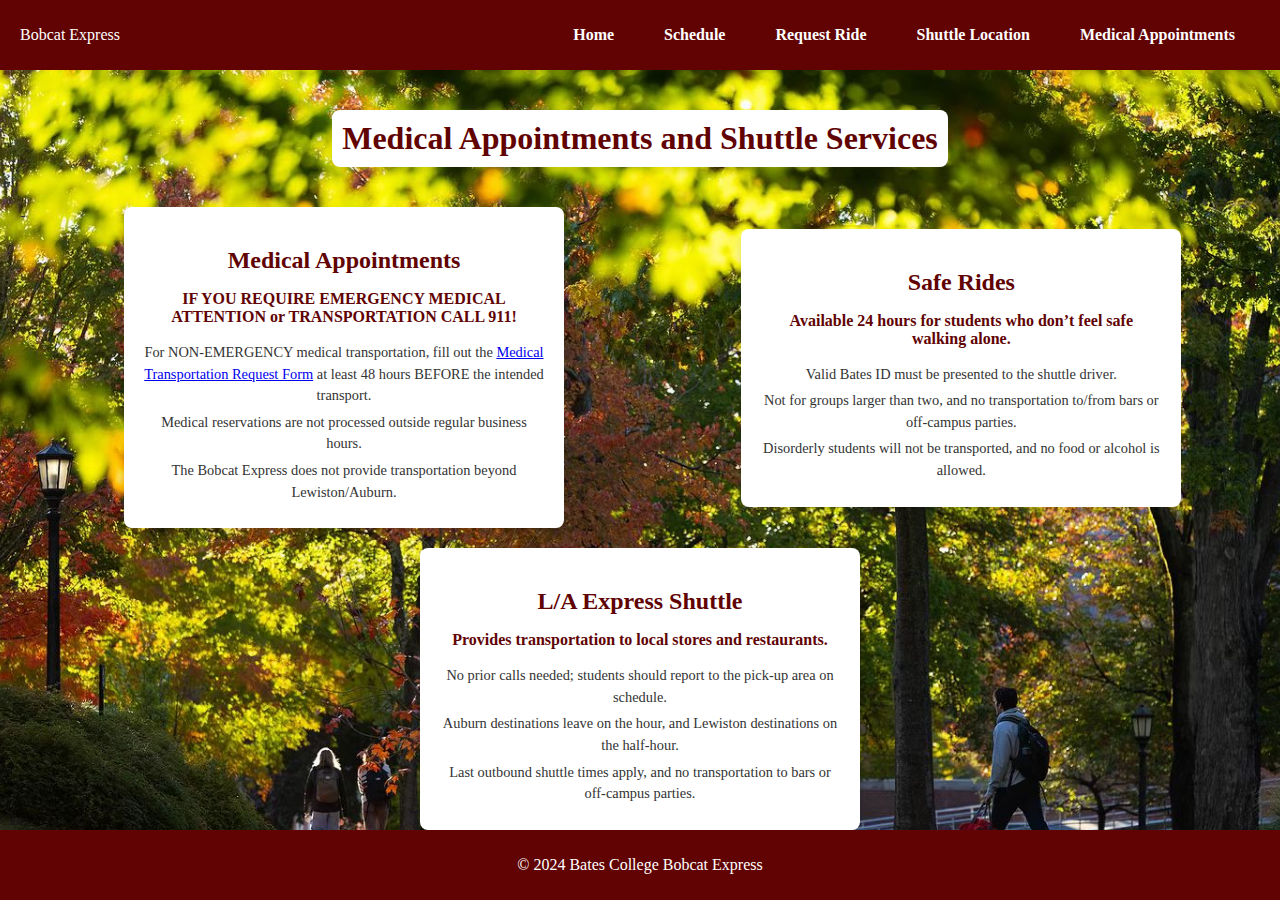
==== bobCatExpress-Medical.html @ 10ae88f5 "Initial Commit for Main Bobcat Express Website Project" ====
<!DOCTYPE html>
<html lang="en">
<head>
  <meta charset="UTF-8">
  <meta name="viewport" content="width=device-width, initial-scale=1.0">
  <title>Medical Appointments and Shuttle Services</title>
  <link rel="stylesheet" href="bobcatExpress.css">
</head>
<body>
  <header>
    <nav class="navbar">
      <div class="logo">Bobcat Express</div>
      <ul class="nav-links">
        <li><a href="bobcatExpress.html">Home</a></li>
        <li><a href="bobcatExpress-schedule.html">Schedule</a></li>
        <li><a href="bobCatExpress-Ride-Request.html">Request Ride</a></li>
        <li><a href="bobCatExpress-tracking.html">Shuttle Location</a></li>
        <li><a href="bobCatExpress-Medical.html">Medical Appointments</a></li>
      </ul>
    </nav>
  </header>

  <main>
    <h1>Medical Appointments and Shuttle Services</h1>
    <section class="services-section">
      

-        <!-- Medical Appointments Card -->
        <div class="card">
          <h2>Medical Appointments</h2>
          <p>
            IF YOU REQUIRE EMERGENCY MEDICAL ATTENTION or TRANSPORTATION CALL 911!
          </p>
          <ul>
            <li>For NON-EMERGENCY medical transportation, fill out the <a href="https://www.bates.edu/campus-safety/bobcat-express-reservation-request-form/">Medical Transportation Request Form</a> at least 48 hours BEFORE the intended transport.</li>
            <li>Medical reservations are not processed outside regular business hours.</li>
            <li>The Bobcat Express does not provide transportation beyond Lewiston/Auburn.</li>
          </ul>
        </div>

        <!-- Safe Ride Shuttle Card -->
        <div class="card">
          <h2>Safe Rides</h2>
          <p>
            Available 24 hours for students who don’t feel safe walking alone.
          </p>
          <ul>
            <li>Valid Bates ID must be presented to the shuttle driver.</li>
            <li>Not for groups larger than two, and no transportation to/from bars or off-campus parties.</li>
            <li>Disorderly students will not be transported, and no food or alcohol is allowed.</li>
          </ul>
        </div>

        <!-- L/A Express Shuttle Card -->
        <div class="card">
          <h2>L/A Express Shuttle</h2>
          <p>
            Provides transportation to local stores and restaurants.
          </p>
          <ul>
            <li>No prior calls needed; students should report to the pick-up area on schedule.</li>
            <li>Auburn destinations leave on the hour, and Lewiston destinations on the half-hour.</li>
            <li>Last outbound shuttle times apply, and no transportation to bars or off-campus parties.</li>
          </ul>
        </div>
      </div>
    </section>
  </main>

  <footer>
    <p>&copy; 2024 Bates College Bobcat Express</p>
  </footer>
</body>
</html>
---- bobcatExpress.css ----
html, body {
    height: 100%; /* Ensure the body and HTML occupy full height */
    margin: 0;
    padding: 0;
    display: flex;
    flex-direction: column; /* Flexbox layout for vertical alignment */
    color: #333;
    background-image: url(batesfall.jpeg);
    background-position: center;
    background-size: cover;
    background-repeat: no-repeat;
    overflow-x: hidden;
}
  
/* Styling for Header */
header {
    background-color: #610303; 
    color: white;
    padding: 10px 20px;
}
  
.navbar {
    display: flex;
    justify-content: space-between;
    align-items: center;
}
  
.nav-links {
    list-style: none;
    display: flex;
}
  
.nav-links li {
    margin: 0 15px;
}
  
.nav-links a {
    text-decoration: none;
    color: white;
    font-weight: bold;
    padding: 5px 10px;
    transition: all 0.3s ease;
}
  
.nav-links a:hover{
    color: #f1c40f;
    background-color: #610303;
    border-radius: 5px;
    transform: scale(1.1);
}
/* Styling for Main Content */

main {
    flex: 1; 
    display:flex;
    flex-direction: column;
    padding: 20px;
    overflow-y: auto;
    background-attachment: fixed;
}
  
.welcome-section {
    text-align: center;
    margin: 40px auto;
    padding: 20px;
    background-color: #ffffff; 
    border-radius: 5%;
    max-width: 800px;
    opacity: 95%;
    font-size: medium;
    font-weight: bold;
}
  
.welcome-section h1 {
    color: #610303;
}
  
.login-section {
    text-align: center;
    margin: 20px auto;
    padding: 20px;
    max-width: 400px;
    background-color: #f3f6f7;
    border-radius: 8px;
    box-shadow: 0 2px 4px rgba(0, 0, 0, 0.1);
    opacity: 95%;
}
  
.login-section form {
    display: flex;
    flex-direction: column;
}
  
.login-section label {
    margin-bottom: 5px;
    font-weight: bold;
}
  
.login-section input {
    padding: 10px;
    margin-bottom: 15px;
    border: 1px solid #ccc;
    border-radius: 4px;
}
  
.login-section button {
    padding: 10px;
    background-color: #610303;
    color: white;
    border: none;
    border-radius: 4px;
    cursor: pointer;
}


  
/* Styling for Schedule Section sss */

.schedule-section {
    padding: 20px;
    max-width: 800px;
    margin: 20px auto;
    background-color: white;
    border-radius: 8px;
    box-shadow: 0 2px 4px rgba(0, 0, 0, 0.1);
  }
  
  .schedule-section h1 {
    text-align: center;
    color: #610303;
    margin-bottom: 20px;
  }
  
  .schedule-info {
    margin-bottom: 20px;
    font-size: 1.1rem;
  }
  
  .schedule-details h2, .schedule-details h3 {
    color: #610303;
    margin-top: 20px;
  }
  
  .schedule-details ul {
    list-style: none;
    padding: 0;
    margin: 10px 0;
  }
  
  .schedule-details ul li {
    background-color: #f9f9f9;
    margin-bottom: 10px;
    padding: 10px;
    border-left: 4px solid #610303;
    border-radius: 4px;
    font-size: 1rem;
    line-height: 1.5;
    transition: transform 0.2s ease-in-out, background-color 0.2s ease-in-out;
  }
  .schedule-details ul li:hover{
    transform: scale(1.05);
    background-color: #e0e0e0;
    cursor: pointer;
  }

/* Request Ride Section */
.request-ride-section {
    padding: 30px;
    max-width: 900px; 
    margin: 20px auto;
    background-color: white;
    border-radius: 8px;
    box-shadow: 0 2px 4px rgba(0, 0, 0, 0.1);
    text-align: center;
    opacity: 90%;
  }
  
  .request-ride-section h1 {
    text-align: center;
    color: #610303;
    margin-bottom: 20px;
    font-size: 1.8rem;
  }
  
  .request-ride-section form {
    display: flex;
    flex-direction: column;
    gap: 20px; 
    font-size: 1.2rem;
  }
  
  .request-ride-section input[type="text"] {
    padding: 15px;
    border: 1px solid #ccc;
    border-radius: 4px;
    font-size: 1.1rem;
    width: 90%;
  }
  
  .request-ride-section button {
    padding: 15px 20px;
    font-size: 1.1rem;
    background-color: #610303;
    color: white;
    border: none;
    border-radius: 5px;
    transition: transform 0.3s ease, background-color 0.3s ease;
    opacity: 100%;
  }
  
  .request-ride-section button:hover {
    transform: scale(1.05);
    background-color: #8b0000;
  }
  
  #contact-info {
    background-color: #dfc560;
    padding: 15px;
    border-radius: 8px;
    text-align: center;
    font-size: 1.2rem;
    color: #610303;
    font-weight: bold;
  }


#ride-form label {
    margin: 0;
    padding: 0;
  }
  
  #ride-form input {
    margin: 0;
    padding: 10px;
    border: 1px solid #8b0000;
    border-radius: 4px;
    width: 100%;
    box-sizing: border-box;
  }
  
  .suggestions {
    margin-top: 5px; 
  }
  
  
  #ride-form {
    margin: 0;
    padding: 0;
    border: none;
  }


.suggestions {
  border: 1px solid #ccc;
  border-radius: 4px;
  background-color: #f9f9f9;
  max-height: 100px;
  overflow-y: auto;
  position: absolute;
  width: 100%;
  box-sizing: border-box;
}

.suggestions div {
  padding: 10px;
  cursor: pointer;
}

.suggestions div:hover {
  background-color: #e0e0e0;
}

.approved-destinations {
  margin-top: 20px;
  text-align: center;
}

.approved-destinations a.btn {
  background-color: #610303;
  color: white;
  padding: 10px 20px;
  border: none;
  border-radius: 4px;
  text-decoration: none;
  font-weight: bold;
  transition: transform 0.3s ease, background-color 0.3s ease;
}

.approved-destinations a.btn:hover {
  transform: scale(1.05);
  background-color: #8b0000;
}


/* Track Shuttle Section */
.track-shuttle-section {
    padding: 20px;
    max-width: 800px;
    margin: 20px auto;
    background-color: white;
    border-radius: 8px;
    box-shadow: 0 2px 4px rgba(0, 0, 0, 0.1);
    text-align: center;
  }
  
  .track-shuttle-section h1 {
    color: #610303;
    margin-bottom: 20px;
  }
  
  .map-container {
    width: 100%;
    height: 400px;
    border-radius: 8px;
    box-shadow: 0 2px 4px rgba(0, 0, 0, 0.1);
  }


/* Styling for Cards and Medical Request */

/* Main Content */
.services-section {
    display: flex;
    margin: 20px auto;
    flex-wrap: wrap;
    text-align: center;
    justify-content: space-between;
    gap: 20px;
    
  }
  
  .services-section h1 {
    color: #610303;
    margin-bottom: 20px;
    background-color: rgba(255, 255, 255, 0.9); /* makes background transparent */
    padding: 15px;
    border-radius: 8px;
    box-shadow: 0 4px 8px rgba(0, 0, 0, 0.2); /* Adds Shadow */
    display: flex;
  }
  
  /* Cards Layout */
  .cards-container {
    display: grid;
    grid-template-columns: repeat(auto-fit, minmax(250px, 1fr));
    gap: 20px;
    max-width: 1200px;
    margin: 0 auto;
    padding: 20px;
  }
  
  .card {
    flex: 1 1 calc(33.33% - 20px);
    background-color: white;
    border-radius: 8px;
    box-shadow: 0 4px 8px rgba(0, 0, 0, 0.1);
    padding: 20px;
    transition: transform 0.3s ease, box-shadow 0.3s ease;
    max-width: 400px;
    margin: auto;
    text-align: center;
  }
  
  .card h2 {
    color: #610303;
    margin-bottom: 10px;
  }
  
  .card p {
    font-size: 1rem;
    font-weight: bold;
    color: #610303;
  }
  
  .card ul {
    list-style: none;
    padding: 0;
    margin: 0;
  }
  
  .card ul li {
    margin-bottom: 5px;
    font-size: 0.9rem;
    line-height: 1.5;
    color: #333;
  }
  
  .card:hover {
    transform: translateY(-12px);
    box-shadow: 0 6px 12px rgba(0, 0, 0, 0.3);
  }
  
  h1 {
    background-color: white; 
    text-align: center; 
    padding: 10px; 
    border-radius: 8px; 
    color: #610303; 
    box-shadow: 0 4px 8px rgba(0, 0, 0, 0.1); 
    display: inline-block; 
    margin: 20px auto; 
  }
  

  
  /* Footer Styling */
  footer {
    background-color: #610303;
    color: white;
    text-align: center;
    padding: 10px;
  }

/* Footer */
footer {
    text-align: center;
    background-color: #610303;
    color: white;
    padding: 10px 0;
    margin-top: auto; 
    position: relative;
}
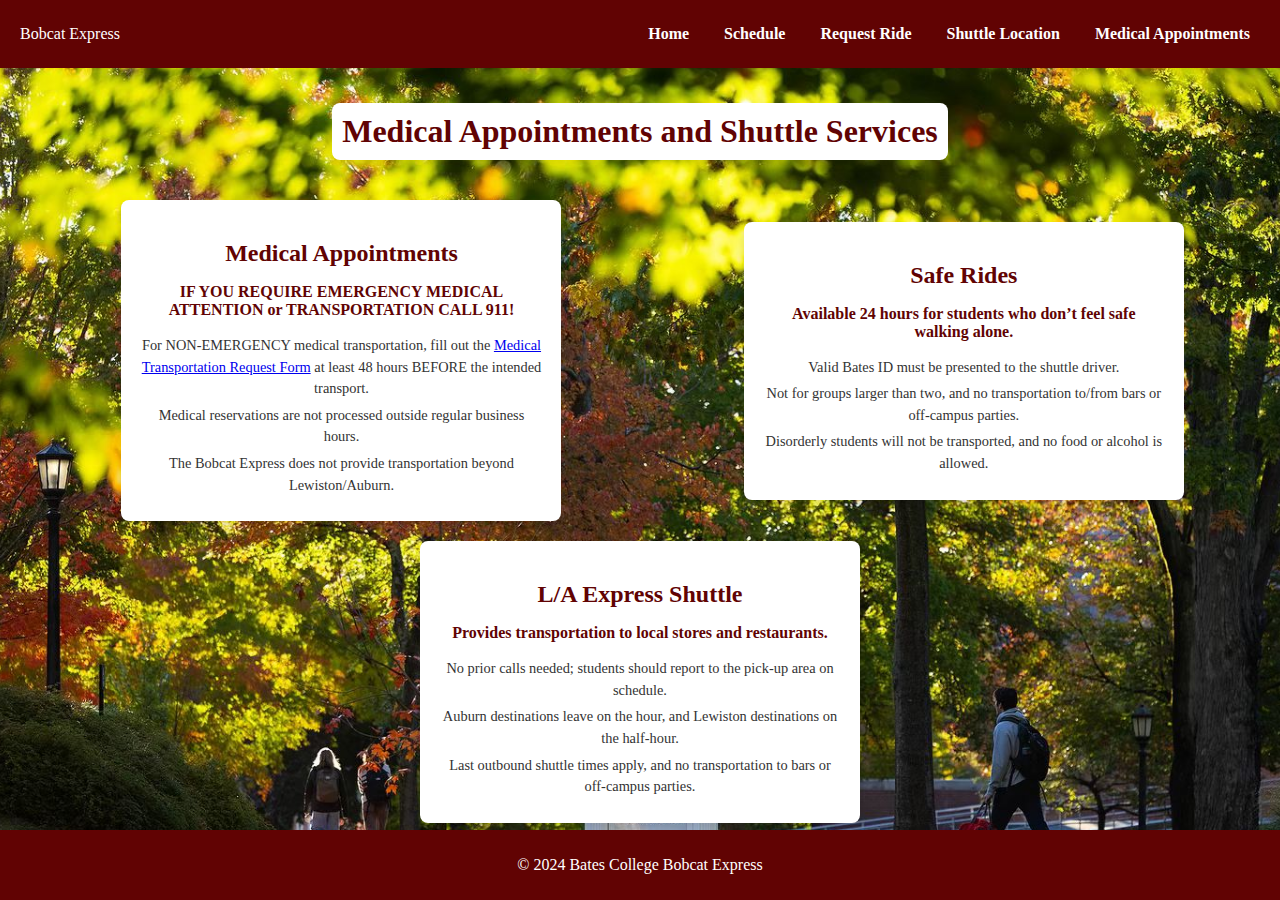
==== commit 4df9e96d: "Updated CSS for mobile-first styling responsivenes and styling improvement. Updated parent html file" ====
--- a/bobCatExpress-Medical.html
+++ b/bobCatExpress-Medical.html
@@ -11,7 +11,7 @@
     <nav class="navbar">
       <div class="logo">Bobcat Express</div>
       <ul class="nav-links">
-        <li><a href="bobcatExpress.html">Home</a></li>
+        <li><a href="index.html">Home</a></li>
         <li><a href="bobcatExpress-schedule.html">Schedule</a></li>
         <li><a href="bobCatExpress-Ride-Request.html">Request Ride</a></li>
         <li><a href="bobCatExpress-tracking.html">Shuttle Location</a></li>
--- a/bobcatExpress.css
+++ b/bobcatExpress.css
@@ -22,6 +22,7 @@
   
 .navbar {
     display: flex;
+    flex-direction: column;
     justify-content: space-between;
     align-items: center;
 }
@@ -29,10 +30,13 @@
 .nav-links {
     list-style: none;
     display: flex;
+    padding: 0;
+    margin: 10px 0;
+    flex-direction: column;
 }
   
 .nav-links li {
-    margin: 0 15px;
+    margin: 5px 0;
 }
   
 .nav-links a {
@@ -55,20 +59,20 @@
     flex: 1; 
     display:flex;
     flex-direction: column;
-    padding: 20px;
+    padding: 15px;
     overflow-y: auto;
     background-attachment: fixed;
 }
   
 .welcome-section {
     text-align: center;
-    margin: 40px auto;
-    padding: 20px;
+    margin: 20px auto;
+    padding: 15px;
     background-color: #ffffff; 
     border-radius: 5%;
-    max-width: 800px;
+    max-width: 95%;
     opacity: 95%;
-    font-size: medium;
+    font-size: small;
     font-weight: bold;
 }
   
@@ -80,7 +84,7 @@
     text-align: center;
     margin: 20px auto;
     padding: 20px;
-    max-width: 400px;
+    max-width: 95%;
     background-color: #f3f6f7;
     border-radius: 8px;
     box-shadow: 0 2px 4px rgba(0, 0, 0, 0.1);
@@ -113,7 +117,44 @@
     cursor: pointer;
 }
 
-
+/*  Media Queries for the Homepage */
+@media (min-width: 600px) {
+  .navbar {
+      flex-direction: row; /* Align links horizontally */
+  }
+
+  .nav-links {
+      flex-direction: row; /* Horizontal links */
+      gap: 15px;
+  }
+
+  .welcome-section {
+      max-width: 80%; /* Larger width for tablets */
+      font-size: medium;
+  }
+
+  .login-section {
+      max-width: 60%;
+  }
+
+  .cards-container {
+      grid-template-columns: repeat(auto-fit, minmax(200px, 1fr)); /* 2 or more columns */
+  }
+}
+
+@media (min-width: 900px) {
+  .welcome-section {
+      max-width: 70%; /* Adjust width for larger screens */
+  }
+
+  .login-section {
+      max-width: 50%;
+  }
+
+  .cards-container {
+      grid-template-columns: repeat(auto-fit, minmax(250px, 1fr)); /* Larger cards for desktops */
+  }
+}
   
 /* Styling for Schedule Section sss */
 
